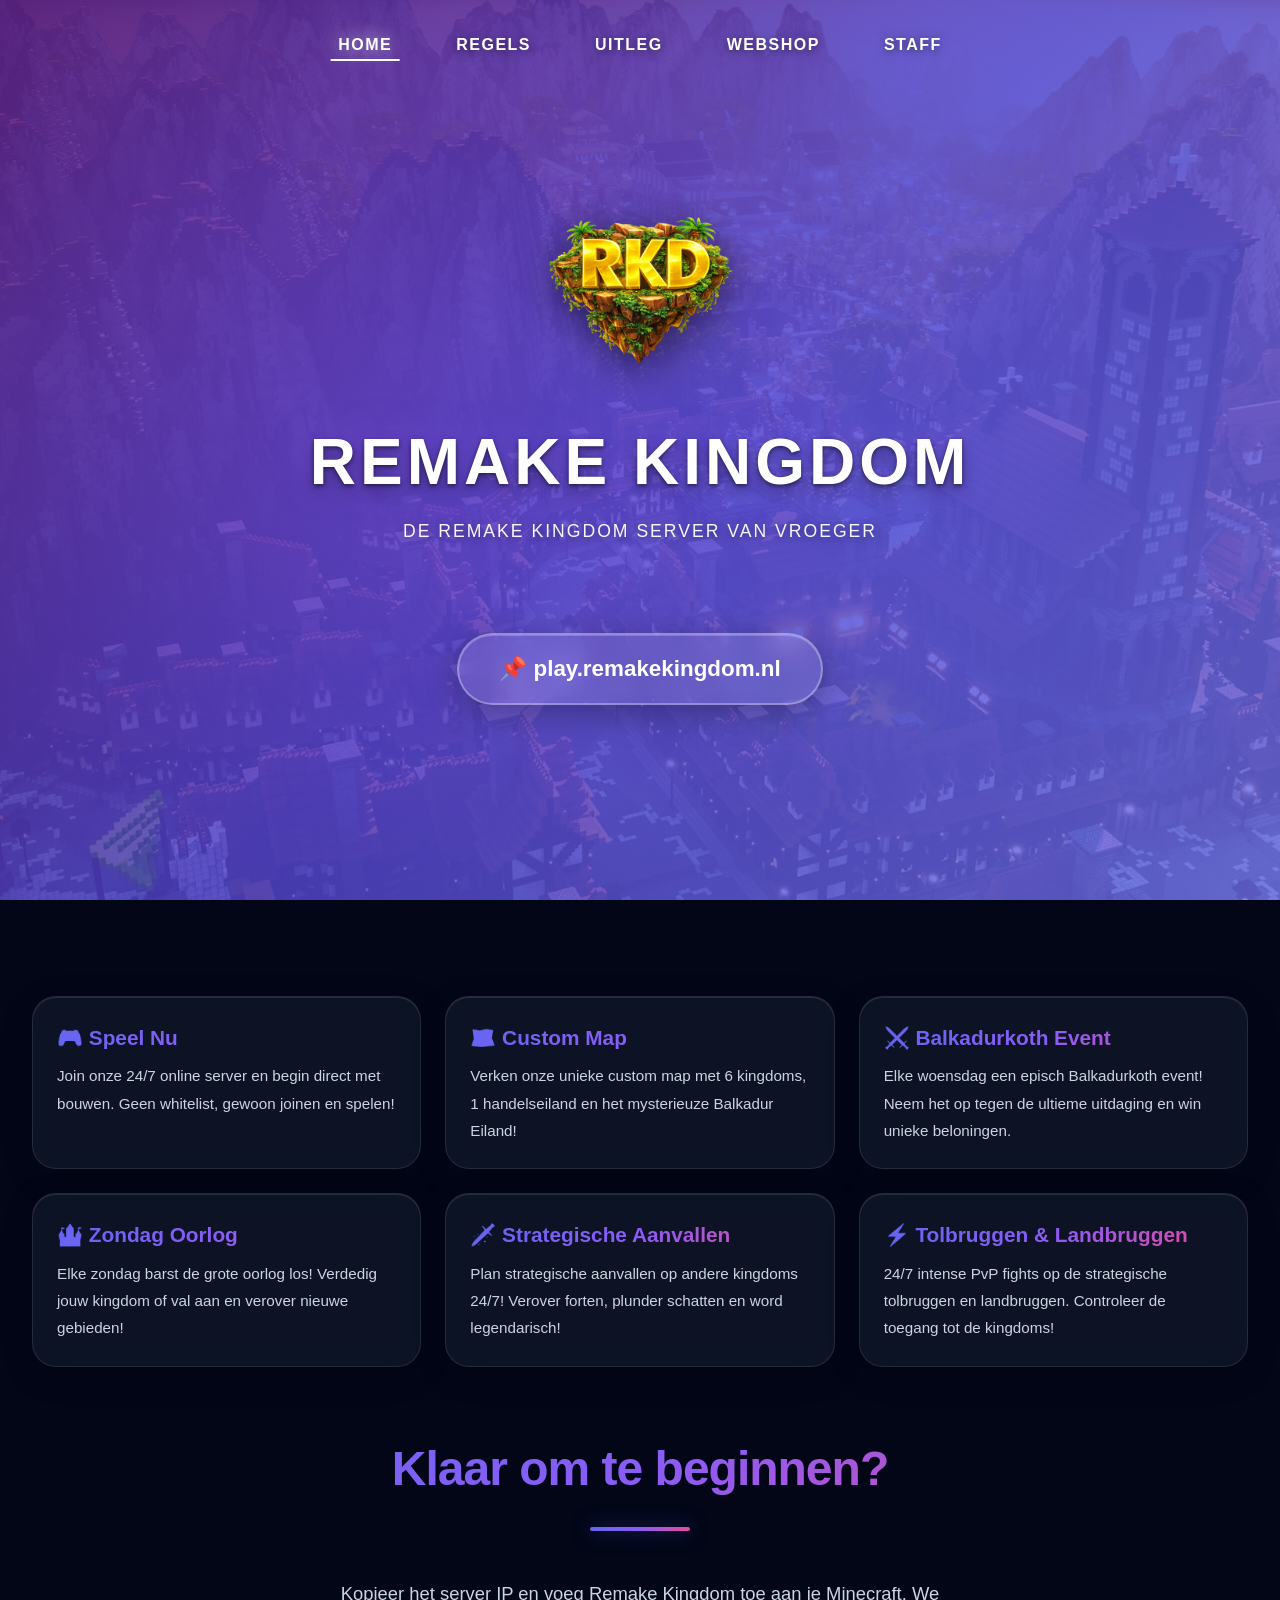
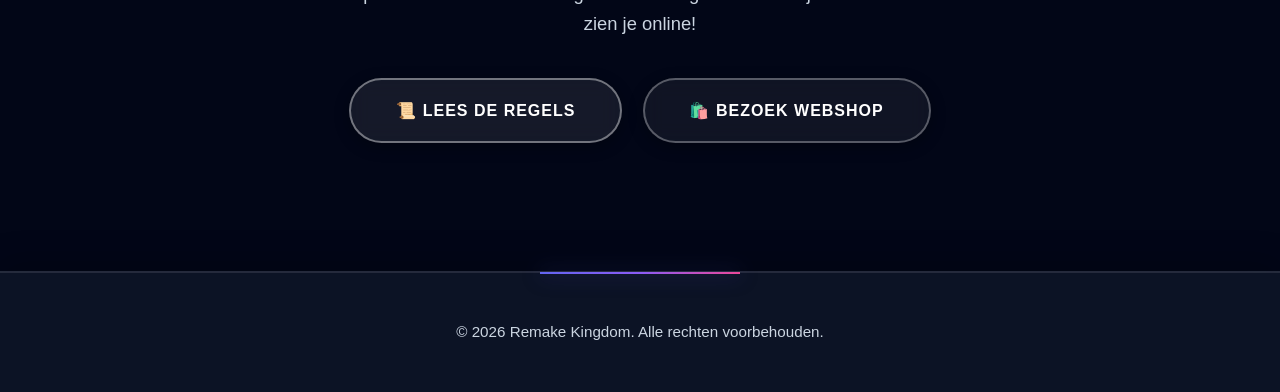
==== index.html @ 469bb575 "Site push" ====
<!DOCTYPE html>
<html lang="nl">
<head>
    <meta charset="UTF-8">
    <meta name="viewport" content="width=device-width, initial-scale=1.0">
    <title>Remake Kingdom - Minecraft Server</title>
    <link rel="stylesheet" href="styles.css">
</head>
<body>
    <nav>
        <div class="nav-container">
            <ul class="nav-links">
                <li><a href="index.html" class="active">Home</a></li>
                <li><a href="regels.html">Regels</a></li>
                <li><a href="uitleg.html">Uitleg</a></li>
                <li><a href="webshop.html">Webshop</a></li>
                <li><a href="staff.html">Staff</a></li>
            </ul>
        </div>
    </nav>

    <section class="hero fade-in">
        <img src="assets/logo.png" alt="RKD Logo" class="hero-logo">
        <h1>Remake Kingdom</h1>
        <p>De Remake Kingdom server van vroeger</p>
        <div class="server-ip" onclick="copyIP()">
            📌 play.remakekingdom.nl
        </div>
    </section>

    <div class="container">
        <div class="cards">
            <div class="card fade-in">
                <h2>🎮 Speel Nu</h2>
                <p>Join onze 24/7 online server en begin direct met bouwen. Geen whitelist, gewoon joinen en spelen!</p>
            </div>

            <div class="card fade-in">
                <h2>🗺️ Custom Map</h2>
                <p>Verken onze unieke custom map met 6 kingdoms, 1 handelseiland en het mysterieuze Balkadur Eiland!</p>
            </div>

            <div class="card fade-in">
                <h2>⚔️ Balkadurkoth Event</h2>
                <p>Elke woensdag een episch Balkadurkoth event! Neem het op tegen de ultieme uitdaging en win unieke beloningen.</p>
            </div>

            <div class="card fade-in">
                <h2>🏰 Zondag Oorlog</h2>
                <p>Elke zondag barst de grote oorlog los! Verdedig jouw kingdom of val aan en verover nieuwe gebieden!</p>
            </div>

            <div class="card fade-in">
                <h2>🗡️ Strategische Aanvallen</h2>
                <p>Plan strategische aanvallen op andere kingdoms 24/7! Verover forten, plunder schatten en word legendarisch!</p>
            </div>

            <div class="card fade-in">
                <h2>⚡ Tolbruggen & Landbruggen</h2>
                <p>24/7 intense PvP fights op de strategische tolbruggen en landbruggen. Controleer de toegang tot de kingdoms!</p>
            </div>
        </div>

        <div style="text-align: center; margin-top: 4rem;">
            <h2 class="section-title">Klaar om te beginnen?</h2>
            <p style="color: var(--text-secondary); margin-bottom: 2.5rem; font-size: 1.15rem; max-width: 600px; margin-left: auto; margin-right: auto;">
                Kopieer het server IP en voeg Remake Kingdom toe aan je Minecraft. We zien je online!
            </p>
            <a href="regels.html" class="btn">📜 Lees de Regels</a>
            <a href="webshop.html" class="btn btn-secondary" style="margin-left: 1rem;">🛍️ Bezoek Webshop</a>
        </div>
    </div>

    <footer>
        <p>&copy; 2026 Remake Kingdom. Alle rechten voorbehouden.</p>
    </footer>

    <script>
        function copyIP() {
            const ip = 'play.remakekingdom.nl';
            navigator.clipboard.writeText(ip).then(() => {
                // Create modern notification
                const notification = document.createElement('div');
                notification.textContent = '✅ Server IP gekopieerd!';
                notification.style.cssText = `
                    position: fixed;
                    top: 100px;
                    left: 50%;
                    transform: translateX(-50%);
                    background: rgba(16, 185, 129, 0.95);
                    backdrop-filter: blur(20px);
                    color: white;
                    padding: 1rem 2rem;
                    border-radius: 16px;
                    font-weight: 600;
                    z-index: 10000;
                    box-shadow: 0 8px 32px rgba(16, 185, 129, 0.4);
                    animation: slideDown 0.4s ease-out;
                `;
                document.body.appendChild(notification);
                setTimeout(() => {
                    notification.style.animation = 'slideUp 0.4s ease-out';
                    setTimeout(() => notification.remove(), 400);
                }, 2000);
            });
        }

        // Add CSS animations
        const style = document.createElement('style');
        style.textContent = `
            @keyframes slideDown {
                from { opacity: 0; transform: translate(-50%, -20px); }
                to { opacity: 1; transform: translate(-50%, 0); }
            }
            @keyframes slideUp {
                from { opacity: 1; transform: translate(-50%, 0); }
                to { opacity: 0; transform: translate(-50%, -20px); }
            }
        `;
        document.head.appendChild(style);

        // Fade in animation on load
        document.addEventListener('DOMContentLoaded', () => {
            const cards = document.querySelectorAll('.card');
            cards.forEach((card, index) => {
                setTimeout(() => {
                    card.style.opacity = '0';
                    card.style.transform = 'translateY(20px)';
                    card.style.transition = 'all 0.6s ease-out';
                    setTimeout(() => {
                        card.style.opacity = '1';
                        card.style.transform = 'translateY(0)';
                    }, 50);
                }, index * 100);
            });
        });
    </script>
</body>
</html>
---- styles.css ----
* {
    margin: 0;
    padding: 0;
    box-sizing: border-box;
}

:root {
    --primary-color: #6366f1;
    --secondary-color: #8b5cf6;
    --accent-color: #ec4899;
    --success-color: #10b981;
    --dark-bg: #0f172a;
    --darker-bg: #020617;
    --card-bg: rgba(30, 41, 59, 0.5);
    --text-color: #f1f5f9;
    --text-secondary: #cbd5e1;
    --gradient-1: linear-gradient(135deg, #667eea 0%, #764ba2 100%);
    --gradient-2: linear-gradient(135deg, #f093fb 0%, #f5576c 100%);
    --gradient-3: linear-gradient(135deg, #4facfe 0%, #00f2fe 100%);
    --gradient-primary: linear-gradient(135deg, #6366f1 0%, #8b5cf6 50%, #ec4899 100%);
    --shadow-sm: 0 2px 8px rgba(0, 0, 0, 0.1);
    --shadow-md: 0 4px 16px rgba(0, 0, 0, 0.2);
    --shadow-lg: 0 8px 32px rgba(0, 0, 0, 0.3);
    --shadow-glow: 0 0 30px rgba(99, 102, 241, 0.3);
}

@import url('https://fonts.googleapis.com/css2?family=Inter:wght@300;400;500;600;700;800;900&family=Poppins:wght@400;500;600;700;800;900&display=swap');

body {
    font-family: 'Inter', -apple-system, BlinkMacSystemFont, 'Segoe UI', sans-serif;
    background: var(--darker-bg);
    color: var(--text-color);
    min-height: 100vh;
    position: relative;
    overflow-x: hidden;
    line-height: 1.6;
}

body::before {
    content: '';
    position: fixed;
    top: 0;
    left: 0;
    width: 100%;
    height: 100%;
    background: 
        radial-gradient(circle at 20% 20%, rgba(99, 102, 241, 0.15) 0%, transparent 50%),
        radial-gradient(circle at 80% 80%, rgba(139, 92, 246, 0.15) 0%, transparent 50%),
        radial-gradient(circle at 50% 50%, rgba(236, 72, 153, 0.1) 0%, transparent 50%);
    pointer-events: none;
    z-index: 0;
    animation: gradientShift 15s ease infinite;
}

@keyframes gradientShift {
    0%, 100% { opacity: 1; }
    50% { opacity: 0.8; }
}

/* Navigation */
nav {
    background: transparent;
    backdrop-filter: none;
    -webkit-backdrop-filter: none;
    padding: 2rem 2rem;
    position: absolute;
    top: 0;
    left: 0;
    right: 0;
    z-index: 1000;
    border-bottom: none;
    box-shadow: none;
}

.nav-container {
    max-width: 1400px;
    margin: 0 auto;
    display: flex;
    justify-content: center;
    align-items: center;
    position: relative;
}

.nav-links {
    display: flex;
    gap: 2rem;
    list-style: none;
    align-items: center;
    justify-content: center;
    margin: 0;
    padding: 0;
}

.nav-links a {
    font-family: 'Poppins', sans-serif;
    color: #ffffff;
    text-decoration: none;
    font-weight: 700;
    font-size: 1rem;
    text-transform: uppercase;
    letter-spacing: 1.5px;
    transition: all 0.3s ease;
    padding: 0.5rem 1rem;
    border-radius: 8px;
    position: relative;
    overflow: hidden;
    text-shadow: 0 2px 8px rgba(0, 0, 0, 0.5);
}

.nav-links a::before {
    content: '';
    position: absolute;
    bottom: 0;
    left: 50%;
    transform: translateX(-50%);
    width: 0;
    height: 2px;
    background: #ffffff;
    transition: width 0.3s ease;
}

.nav-links a:hover {
    color: #ffffff;
    text-shadow: 0 0 20px rgba(255, 255, 255, 0.8);
}

.nav-links a:hover::before {
    width: 80%;
}

.nav-links a.active {
    color: #ffffff;
    text-shadow: 0 0 20px rgba(255, 255, 255, 0.8);
}

.nav-links a.active::before {
    width: 80%;
}

/* Hero Section */
.hero {
    text-align: center;
    padding: 0;
    margin-bottom: 0;
    position: relative;
    min-height: 100vh;
    display: flex;
    flex-direction: column;
    justify-content: center;
    align-items: center;
    overflow: hidden;
    background: 
        linear-gradient(135deg, rgba(88, 28, 135, 0.85) 0%, rgba(67, 56, 202, 0.80) 50%, rgba(99, 102, 241, 0.75) 100%),
        url('assets/rkd-background.jpg') center/cover;
    background-attachment: fixed;
}

.hero::before {
    content: '';
    position: absolute;
    inset: 0;
    background: 
        radial-gradient(circle at 30% 50%, rgba(139, 92, 246, 0.3) 0%, transparent 50%),
        radial-gradient(circle at 70% 50%, rgba(99, 102, 241, 0.3) 0%, transparent 50%);
    z-index: 1;
    animation: pulseGlow 8s ease-in-out infinite;
}

@keyframes pulseGlow {
    0%, 100% { opacity: 0.8; }
    50% { opacity: 1; }
}

.hero-logo {
    height: 200px;
    width: auto;
    margin-bottom: 2rem;
    filter: drop-shadow(0 8px 20px rgba(0, 0, 0, 0.6));
    animation: fadeInDown 0.8s ease-out;
    z-index: 2;
    position: relative;
    transition: all 0.3s ease;
}

.hero-logo:hover {
    transform: scale(1.05);
    filter: drop-shadow(0 12px 30px rgba(0, 0, 0, 0.8));
}

@keyframes fadeInDown {
    from {
        opacity: 0;
        transform: translateY(-30px);
    }
    to {
        opacity: 1;
        transform: translateY(0);
    }
}

.hero h1 {
    font-family: 'Poppins', sans-serif;
    font-size: 4rem;
    font-weight: 900;
    margin-bottom: 1.2rem;
    margin-top: 0;
    color: #ffffff;
    line-height: 1.1;
    letter-spacing: 4px;
    animation: fadeInUp 0.8s ease-out;
    text-shadow: 
        0 2px 4px rgba(0, 0, 0, 0.5),
        0 8px 16px rgba(0, 0, 0, 0.3),
        0 0 40px rgba(139, 92, 246, 0.4);
    z-index: 2;
    position: relative;
    text-transform: uppercase;
}

.hero p {
    font-size: 1.1rem;
    color: rgba(255, 255, 255, 0.95);
    max-width: 700px;
    margin: 0 auto 3rem;
    font-weight: 500;
    line-height: 1.6;
    animation: fadeInUp 0.8s ease-out 0.2s both;
    text-shadow: 0 2px 8px rgba(0, 0, 0, 0.4);
    z-index: 2;
    position: relative;
    letter-spacing: 2px;
    text-transform: uppercase;
}

.server-ip {
    display: inline-flex;
    align-items: center;
    gap: 1rem;
    background: rgba(255, 255, 255, 0.1);
    backdrop-filter: blur(10px);
    -webkit-backdrop-filter: blur(10px);
    padding: 1rem 2.5rem;
    border-radius: 50px;
    margin-top: 2.5rem;
    font-size: 1.4rem;
    font-weight: 600;
    font-family: 'Poppins', sans-serif;
    color: #ffffff;
    border: 2px solid rgba(255, 255, 255, 0.3);
    cursor: pointer;
    transition: all 0.4s ease;
    box-shadow: 
        0 8px 32px rgba(0, 0, 0, 0.3),
        inset 0 1px 0 rgba(255, 255, 255, 0.2);
    position: relative;
    animation: fadeInUp 0.8s ease-out 0.4s both;
    z-index: 2;
}

.server-ip:hover {
    background: rgba(255, 255, 255, 0.2);
    border-color: rgba(255, 255, 255, 0.5);
    transform: translateY(-3px);
    box-shadow: 
        0 12px 40px rgba(0, 0, 0, 0.4),
        0 0 60px rgba(139, 92, 246, 0.3),
        inset 0 1px 0 rgba(255, 255, 255, 0.3);
}

@keyframes fadeInUp {
    from {
        opacity: 0;
        transform: translateY(30px);
    }
    to {
        opacity: 1;
        transform: translateY(0);
    }
}

/* Container */
.container {
    max-width: 1400px;
    margin: 0 auto;
    padding: 6rem 2rem 2rem;
    position: relative;
    z-index: 1;
}

/* Cards */
.cards {
    display: grid;
    grid-template-columns: repeat(auto-fit, minmax(320px, 1fr));
    gap: 1.5rem;
    margin-bottom: 4rem;
}

.card {
    background: rgba(30, 41, 59, 0.4);
    backdrop-filter: blur(20px);
    -webkit-backdrop-filter: blur(20px);
    padding: 1.5rem;
    border-radius: 24px;
    border: 1px solid rgba(255, 255, 255, 0.1);
    transition: all 0.4s cubic-bezier(0.175, 0.885, 0.32, 1.275);
    box-shadow: 
        0 8px 32px rgba(0, 0, 0, 0.2),
        inset 0 1px 0 rgba(255, 255, 255, 0.1);
    position: relative;
    overflow: hidden;
}

.card::before {
    content: '';
    position: absolute;
    inset: 0;
    border-radius: 24px;
    padding: 1px;
    background: linear-gradient(135deg, rgba(99, 102, 241, 0.3), rgba(236, 72, 153, 0.3));
    -webkit-mask: linear-gradient(#fff 0 0) content-box, linear-gradient(#fff 0 0);
    -webkit-mask-composite: xor;
    mask-composite: exclude;
    opacity: 0;
    transition: opacity 0.4s ease;
    pointer-events: none;
}

.card::after {
    content: '';
    position: absolute;
    top: 0;
    left: -100%;
    width: 100%;
    height: 100%;
    background: linear-gradient(90deg, transparent, rgba(255, 255, 255, 0.1), transparent);
    transition: left 0.6s ease;
    pointer-events: none;
}

.card:hover {
    transform: translateY(-8px);
    box-shadow: 
        0 20px 60px rgba(99, 102, 241, 0.3),
        0 0 80px rgba(99, 102, 241, 0.1),
        inset 0 1px 0 rgba(255, 255, 255, 0.2);
    border-color: rgba(99, 102, 241, 0.4);
}

.card:hover::before {
    opacity: 1;
}

.card:hover::after {
    left: 100%;
}

.card h2 {
    font-family: 'Poppins', sans-serif;
    background: var(--gradient-primary);
    -webkit-background-clip: text;
    -webkit-text-fill-color: transparent;
    background-clip: text;
    margin-bottom: 0.5rem;
    font-size: 1.3rem;
    font-weight: 700;
    display: flex;
    align-items: center;
    gap: 0.5rem;
}

.card p {
    color: var(--text-secondary);
    line-height: 1.8;
    font-size: 0.95rem;
}

/* Rules */
.rules-list {
    list-style: none;
    counter-reset: rule-counter;
}

.rules-list li {
    background: rgba(30, 41, 59, 0.4);
    backdrop-filter: blur(20px);
    -webkit-backdrop-filter: blur(20px);
    padding: 1rem;
    margin-bottom: 0.75rem;
    border-radius: 12px;
    border: 1px solid rgba(255, 255, 255, 0.1);
    border-left: 4px solid;
    border-left-color: transparent;
    border-image: var(--gradient-primary) 1;
    border-image-slice: 1;
    counter-increment: rule-counter;
    position: relative;
    padding-left: 3.5rem;
    box-shadow: 
        0 4px 16px rgba(0, 0, 0, 0.2),
        inset 0 1px 0 rgba(255, 255, 255, 0.1);
    transition: all 0.4s ease;
}

.rules-list li:hover {
    transform: translateX(8px);
    box-shadow: 
        0 8px 32px rgba(99, 102, 241, 0.2),
        inset 0 1px 0 rgba(255, 255, 255, 0.15);
    border-left-width: 6px;
}

.rules-list li::before {
    content: counter(rule-counter);
    position: absolute;
    left: 1rem;
    top: 50%;
    transform: translateY(-50%);
    background: var(--gradient-primary);
    color: var(--text-color);
    width: 2rem;
    height: 2rem;
    border-radius: 8px;
    display: flex;
    align-items: center;
    justify-content: center;
    font-weight: 700;
    font-family: 'Poppins', sans-serif;
    box-shadow: 
        0 4px 12px rgba(99, 102, 241, 0.4),
        inset 0 1px 0 rgba(255, 255, 255, 0.2);
}

/* Staff */
.staff-grid {
    display: grid;
    grid-template-columns: repeat(auto-fit, minmax(280px, 1fr));
    gap: 2rem;
}

.staff-member {
    background: rgba(30, 41, 59, 0.4);
    backdrop-filter: blur(20px);
    -webkit-backdrop-filter: blur(20px);
    padding: 2.5rem;
    border-radius: 24px;
    text-align: center;
    border: 1px solid rgba(255, 255, 255, 0.1);
    transition: all 0.4s cubic-bezier(0.175, 0.885, 0.32, 1.275);
    box-shadow: 
        0 8px 32px rgba(0, 0, 0, 0.2),
        inset 0 1px 0 rgba(255, 255, 255, 0.1);
    position: relative;
    overflow: hidden;
}

.staff-member::before {
    content: '';
    position: absolute;
    inset: 0;
    border-radius: 24px;
    padding: 1px;
    background: linear-gradient(135deg, rgba(99, 102, 241, 0.3), rgba(236, 72, 153, 0.3));
    -webkit-mask: linear-gradient(#fff 0 0) content-box, linear-gradient(#fff 0 0);
    -webkit-mask-composite: xor;
    mask-composite: exclude;
    opacity: 0;
    transition: opacity 0.4s ease;
}

.staff-member:hover {
    transform: translateY(-10px) scale(1.02);
    box-shadow: 
        0 20px 60px rgba(99, 102, 241, 0.3),
        0 0 80px rgba(99, 102, 241, 0.1),
        inset 0 1px 0 rgba(255, 255, 255, 0.2);
}

.staff-member:hover::before {
    opacity: 1;
}

.staff-avatar {
    width: 120px;
    height: 120px;
    border-radius: 20px;
    margin: 0 auto 1.5rem;
    border: 3px solid transparent;
    background: 
        linear-gradient(rgba(30, 41, 59, 0.6), rgba(30, 41, 59, 0.6)) padding-box,
        var(--gradient-primary) border-box;
    box-shadow: 
        0 8px 32px rgba(99, 102, 241, 0.3),
        inset 0 1px 0 rgba(255, 255, 255, 0.1);
    position: relative;
    overflow: hidden;
    transition: all 0.4s ease;
}

.staff-member:hover .staff-avatar {
    transform: scale(1.1) rotate(5deg);
    box-shadow: 
        0 12px 48px rgba(99, 102, 241, 0.5),
        0 0 60px rgba(99, 102, 241, 0.2);
}

.staff-avatar img {
    width: 100%;
    height: 100%;
    object-fit: cover;
    border-radius: 17px;
}

.staff-role {
    font-family: 'Poppins', sans-serif;
    background: var(--gradient-primary);
    -webkit-background-clip: text;
    -webkit-text-fill-color: transparent;
    background-clip: text;
    font-weight: 700;
    margin-bottom: 0.5rem;
    font-size: 1rem;
    text-transform: uppercase;
    letter-spacing: 1px;
}

.staff-name {
    font-family: 'Poppins', sans-serif;
    font-size: 1.4rem;
    margin-bottom: 0.8rem;
    color: var(--text-color);
    font-weight: 600;
}

.staff-description {
    color: var(--text-secondary);
    font-size: 0.9rem;
    line-height: 1.6;
}

/* Buttons */
.btn {
    display: inline-flex;
    align-items: center;
    gap: 0.5rem;
    padding: 1.1rem 2.8rem;
    background: rgba(255, 255, 255, 0.08);
    backdrop-filter: blur(10px);
    -webkit-backdrop-filter: blur(10px);
    color: #ffffff;
    text-decoration: none;
    border-radius: 50px;
    font-weight: 600;
    font-family: 'Poppins', sans-serif;
    transition: all 0.3s cubic-bezier(0.175, 0.885, 0.32, 1.275);
    border: 2px solid rgba(255, 255, 255, 0.4);
    cursor: pointer;
    font-size: 1rem;
    text-transform: uppercase;
    letter-spacing: 1px;
    box-shadow: 0 4px 15px rgba(0, 0, 0, 0.3);
    position: relative;
    overflow: hidden;
}

.btn::before {
    content: '';
    position: absolute;
    inset: 0;
    background: rgba(255, 255, 255, 0.15);
    opacity: 0;
    transition: opacity 0.3s ease;
}

.btn:hover {
    transform: translateY(-3px);
    background: rgba(255, 255, 255, 0.15);
    border-color: rgba(255, 255, 255, 0.6);
    box-shadow: 0 8px 25px rgba(99, 102, 241, 0.5);
}

.btn:hover::before {
    opacity: 1;
}

.btn:active {
    transform: translateY(-1px) scale(0.98);
}

.btn-secondary {
    background: rgba(255, 255, 255, 0.06);
    backdrop-filter: blur(10px);
    -webkit-backdrop-filter: blur(10px);
    border: 2px solid rgba(255, 255, 255, 0.3);
}

.btn-secondary:hover {
    background: rgba(255, 255, 255, 0.12);
    border-color: rgba(255, 255, 255, 0.5);
    box-shadow: 0 8px 25px rgba(139, 92, 246, 0.4);
}

/* Page Hero (smaller hero for subpages) */
.page-hero {
    min-height: 50vh;
    background: 
        linear-gradient(135deg, rgba(88, 28, 135, 0.90) 0%, rgba(67, 56, 202, 0.85) 50%, rgba(99, 102, 241, 0.80) 100%),
        url('assets/rkd-background.jpg') center/cover;
    padding: 8rem 2rem 4rem;
    background-attachment: fixed;
}

.page-hero h1 {
    font-size: 3.5rem;
    margin-top: 1rem;
}

/* Section Titles */
.section-title {
    font-family: 'Poppins', sans-serif;
    font-size: 2.5rem;
    font-weight: 700;
    color: var(--text-color);
    text-align: center;
    margin-bottom: 1rem;
    background: var(--gradient-primary);
    -webkit-background-clip: text;
    -webkit-text-fill-color: transparent;
    background-clip: text;
}

/* Footer */
footer {
    background: rgba(15, 23, 42, 0.8);
    backdrop-filter: blur(20px);
    -webkit-backdrop-filter: blur(20px);
    text-align: center;
    padding: 3rem 2rem;
    margin-top: 6rem;
    border-top: 1px solid rgba(255, 255, 255, 0.1);
    box-shadow: 
        inset 0 1px 0 rgba(255, 255, 255, 0.1),
        0 -8px 32px rgba(0, 0, 0, 0.2);
    position: relative;
}

footer::before {
    content: '';
    position: absolute;
    top: 0;
    left: 50%;
    transform: translateX(-50%);
    width: 200px;
    height: 2px;
    background: var(--gradient-primary);
    box-shadow: 0 0 20px rgba(99, 102, 241, 0.5);
}

footer p {
    color: var(--text-secondary);
    font-family: 'Inter', sans-serif;
    font-size: 0.95rem;
}

/* Section Titles */
.section-title {
    font-family: 'Poppins', sans-serif;
    text-align: center;
    font-size: 3rem;
    margin-bottom: 3rem;
    background: var(--gradient-primary);
    -webkit-background-clip: text;
    -webkit-text-fill-color: transparent;
    background-clip: text;
    font-weight: 800;
    letter-spacing: -1px;
    position: relative;
    padding-bottom: 1.5rem;
}

.section-title::after {
    content: '';
    position: absolute;
    bottom: 0;
    left: 50%;
    transform: translateX(-50%);
    width: 100px;
    height: 4px;
    background: var(--gradient-primary);
    border-radius: 2px;
    box-shadow: 0 0 20px rgba(99, 102, 241, 0.5);
}

/* Responsive */
@media (max-width: 768px) {
    nav {
        padding: 1.5rem 1rem;
    }
    
    .nav-container {
        flex-direction: column;
        gap: 0;
        padding: 0;
    }
    
    .nav-links {
        gap: 1rem;
        flex-wrap: wrap;
        justify-content: center;
    }
    
    .nav-links a {
        padding: 0.4rem 0.8rem;
        font-size: 0.85rem;
    }
    
    .hero-logo {
        height: 120px;
        margin-bottom: 1.5rem;
    }
    
    .hero {
        padding: 5rem 1.5rem 4rem;
        min-height: 60vh;
    }
    
    .hero h1 {
        font-size: 2.8rem;
    }
    
    .hero p {
        font-size: 1.1rem;
    }
    
    .server-ip {
        font-size: 1.2rem;
        padding: 1rem 1.5rem;
    }
    
    .cards {
        grid-template-columns: 1fr;
    }
    
    .staff-grid {
        grid-template-columns: 1fr;
    }
    
    .section-title {
        font-size: 2.2rem;
    }
}

@media (max-width: 480px) {
    .hero-logo {
        height: 110px;
        margin-bottom: 1rem;
    }
    
    .hero h1 {
        font-size: 2rem;
        letter-spacing: -1px;
    }
    
    .section-title {
        font-size: 1.8rem;
    }
    
    .card {
        padding: 1.8rem;
    }
    
    .staff-member {
        padding: 2rem;
    }
}

/* Loading animation */
@keyframes fadeIn {
    from {
        opacity: 0;
        transform: translateY(30px);
    }
    to {
        opacity: 1;
        transform: translateY(0);
    }
}

.fade-in {
    animation: fadeIn 0.6s ease-out both;
}

/* Pulse animation for special elements */
@keyframes pulse {
    0%, 100% {
        box-shadow: 0 0 20px rgba(99, 102, 241, 0.4);
    }
    50% {
        box-shadow: 0 0 40px rgba(99, 102, 241, 0.6);
    }
}

/* Smooth scrolling */
html {
    scroll-behavior: smooth;
}

/* Selection color */
::selection {
    background: rgba(99, 102, 241, 0.3);
    color: var(--text-color);
}

::-webkit-scrollbar {
    width: 12px;
}

::-webkit-scrollbar-track {
    background: var(--darker-bg);
}

::-webkit-scrollbar-thumb {
    background: linear-gradient(180deg, var(--primary-color), var(--secondary-color));
    border-radius: 6px;
    border: 2px solid var(--darker-bg);
}

::-webkit-scrollbar-thumb:hover {
    background: linear-gradient(180deg, var(--secondary-color), var(--accent-color));
}
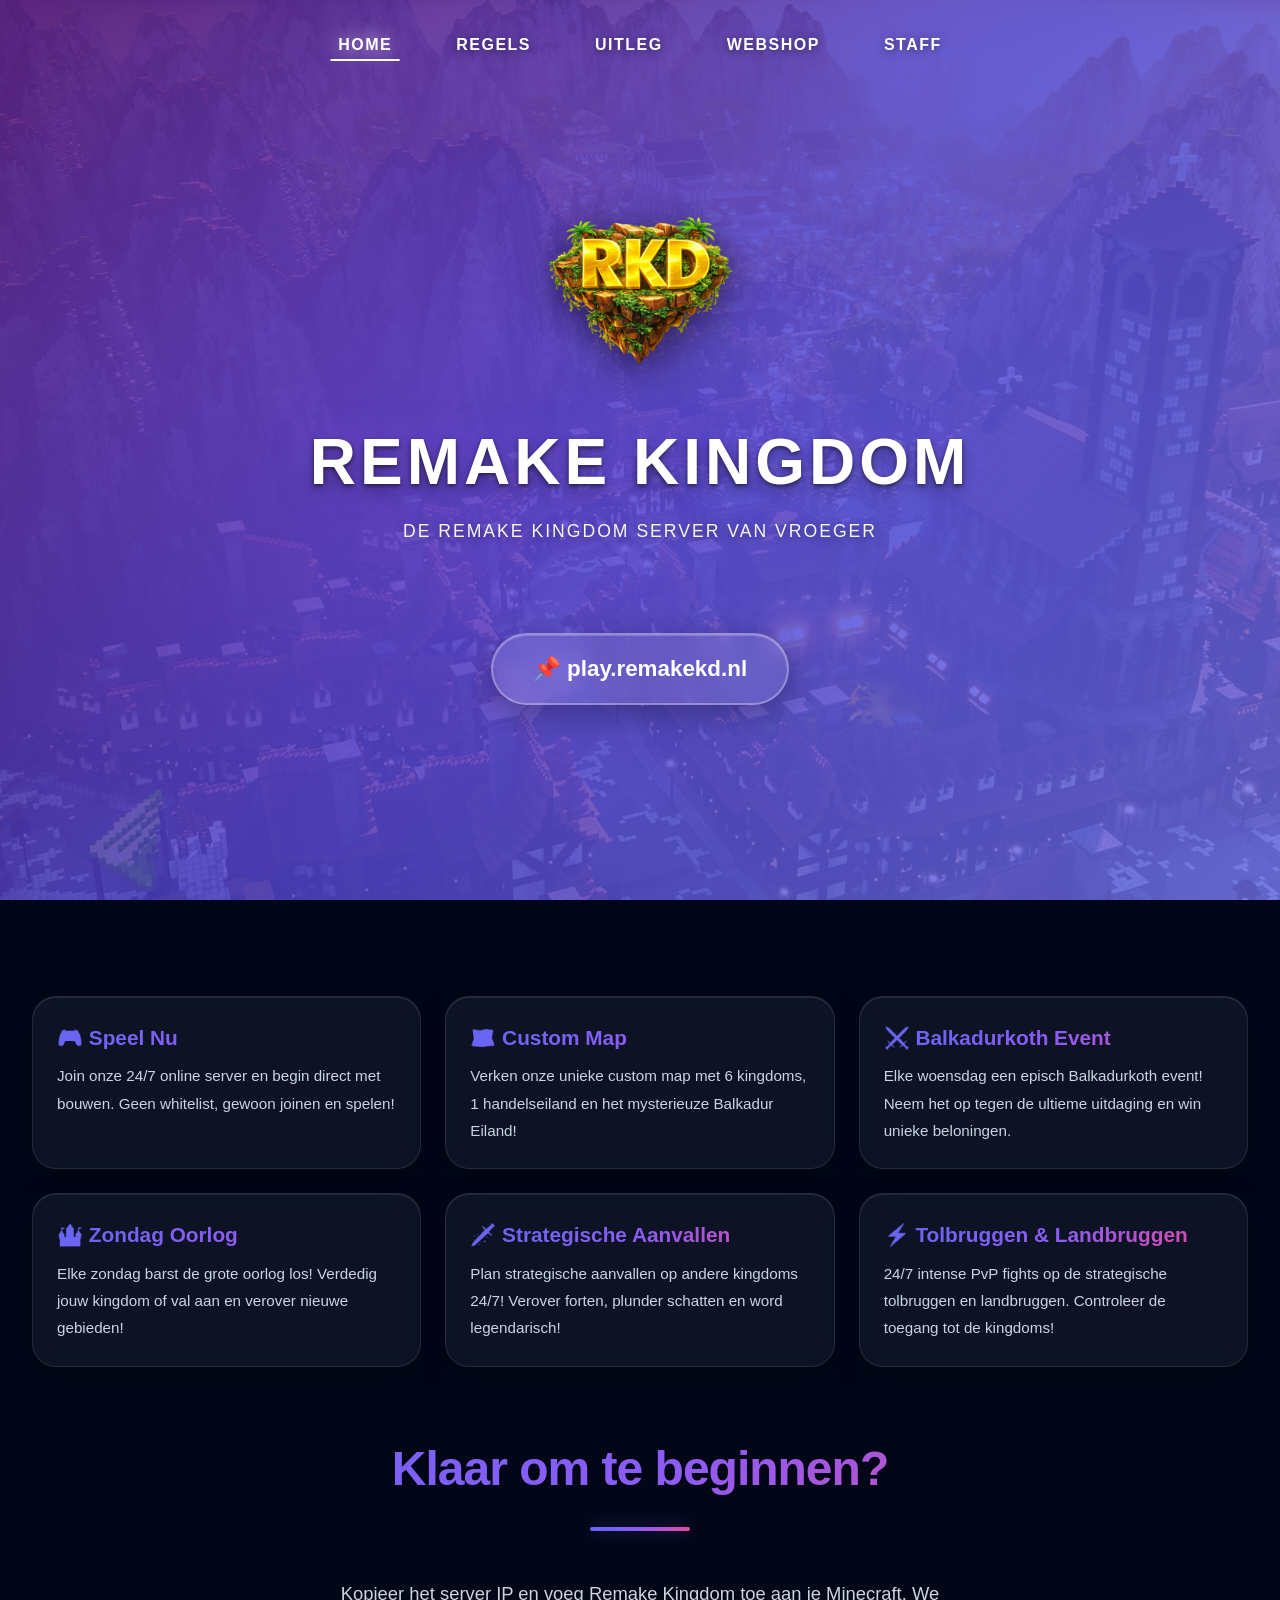
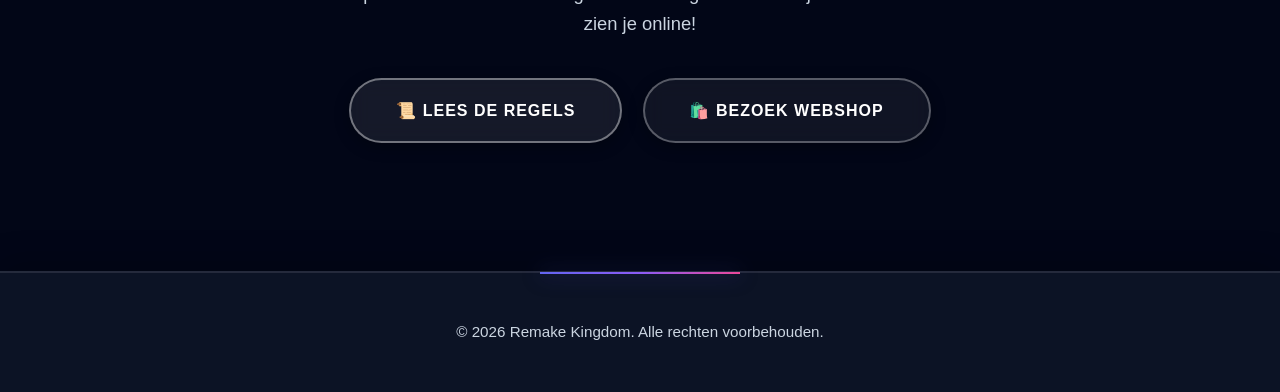
==== commit 2eff1762: "aanpassing" ====
--- a/index.html
+++ b/index.html
@@ -24,7 +24,7 @@
         <h1>Remake Kingdom</h1>
         <p>De Remake Kingdom server van vroeger</p>
         <div class="server-ip" onclick="copyIP()">
-            📌 play.remakekingdom.nl
+            📌 play.remakekd.nl
         </div>
     </section>
 
@@ -77,7 +77,7 @@
 
     <script>
         function copyIP() {
-            const ip = 'play.remakekingdom.nl';
+            const ip = 'play.remakekd.nl';
             navigator.clipboard.writeText(ip).then(() => {
                 // Create modern notification
                 const notification = document.createElement('div');
